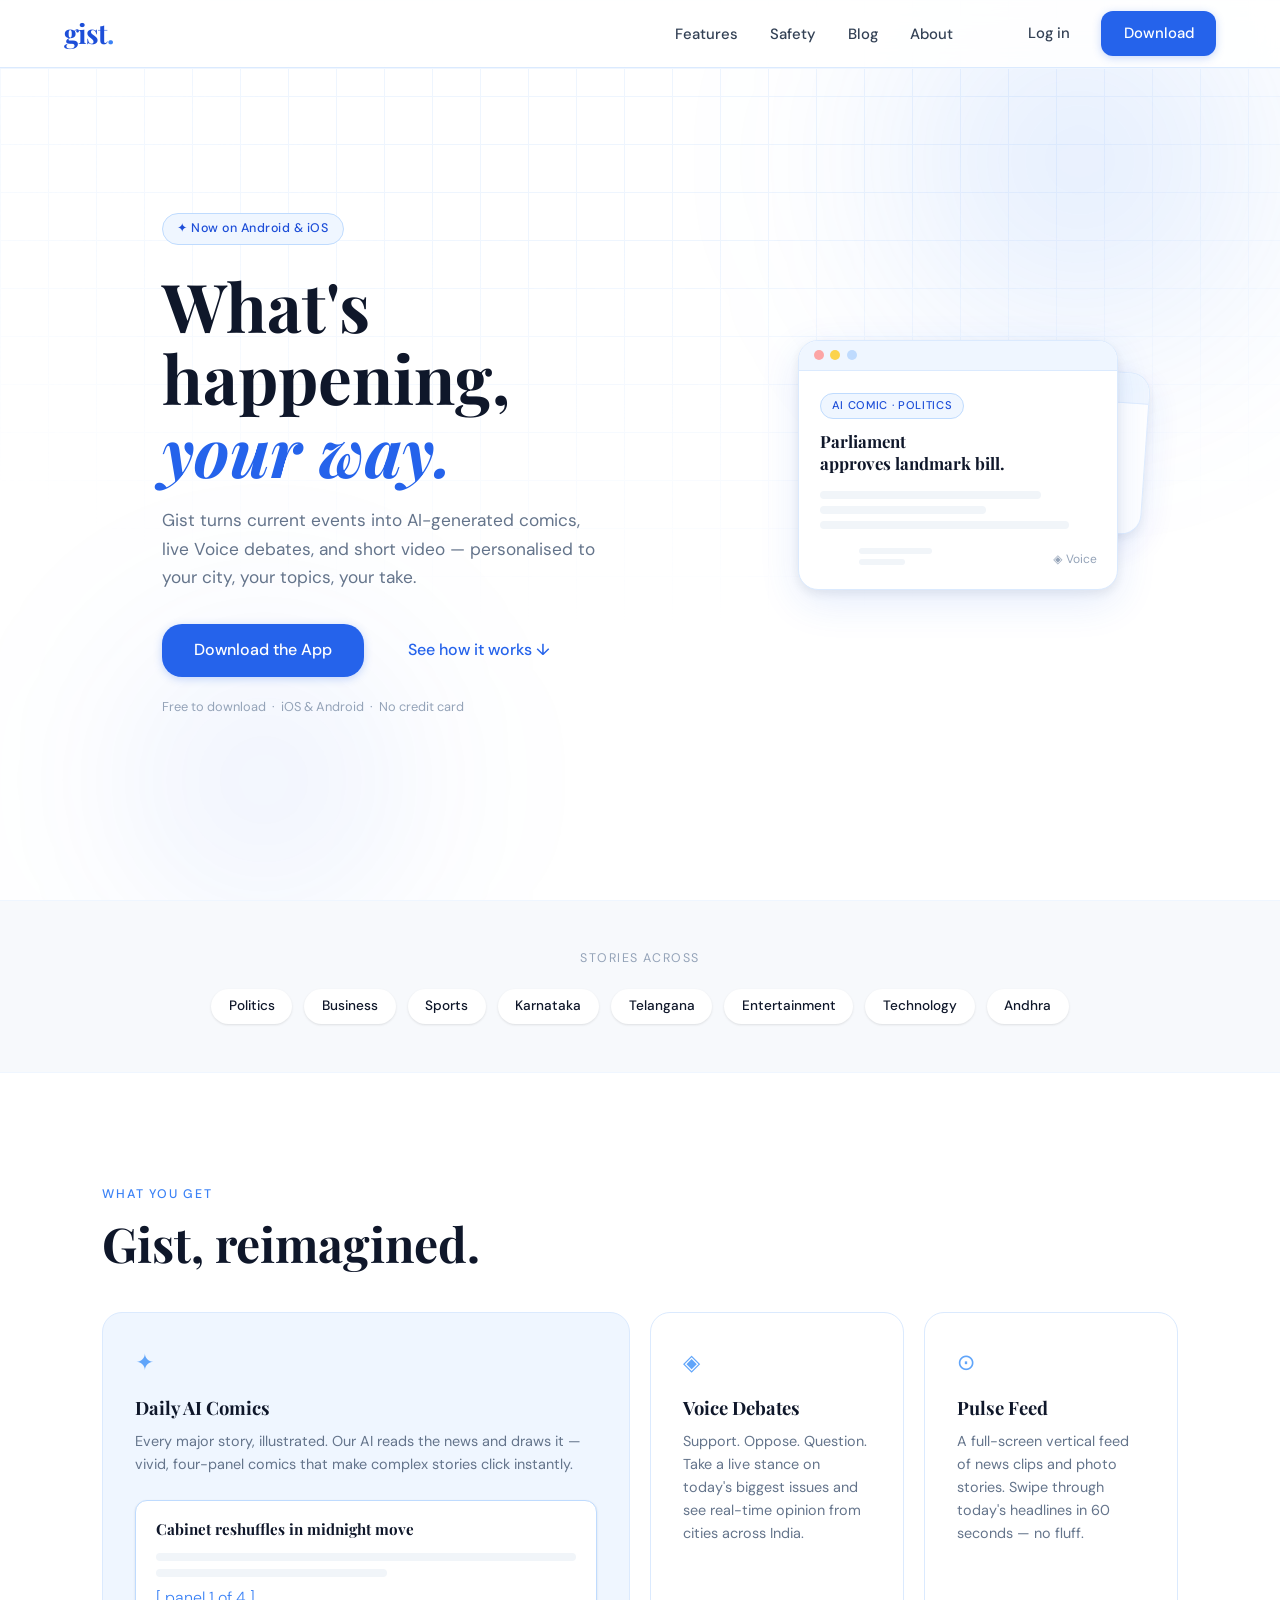
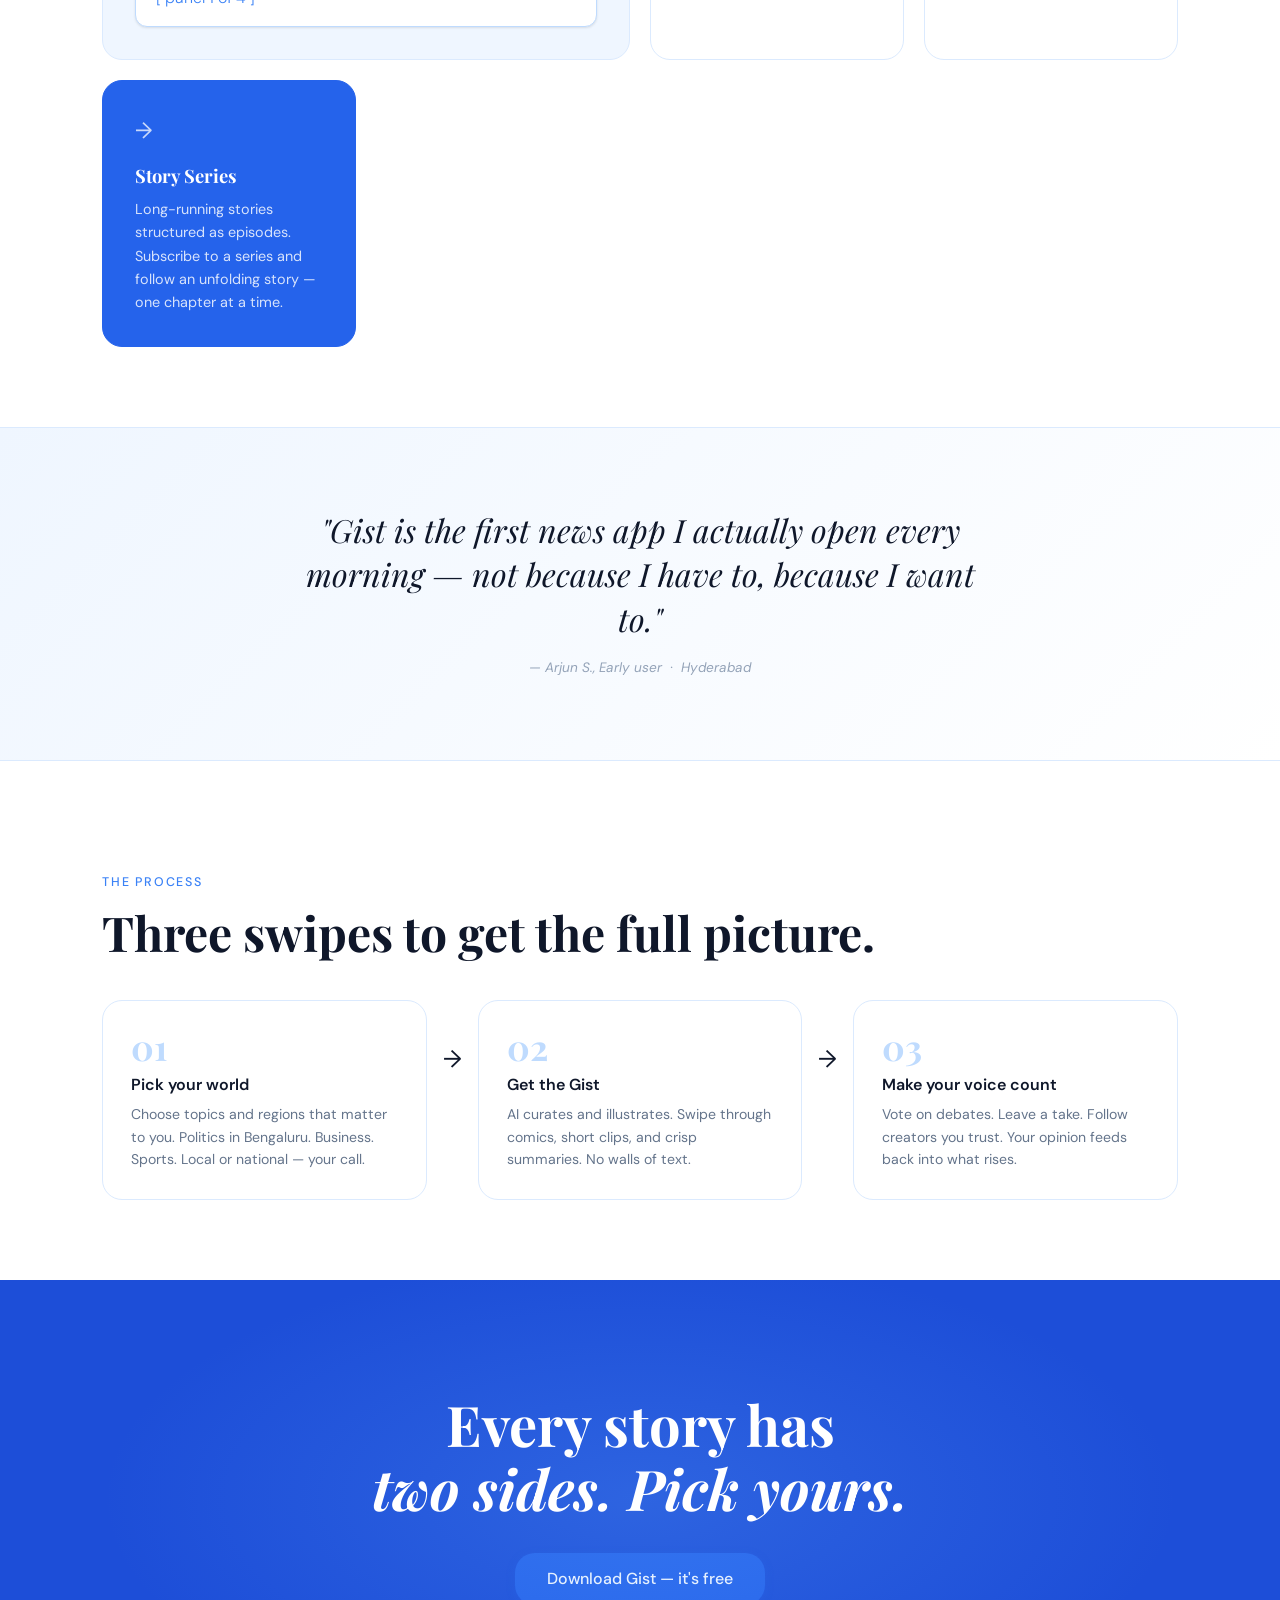
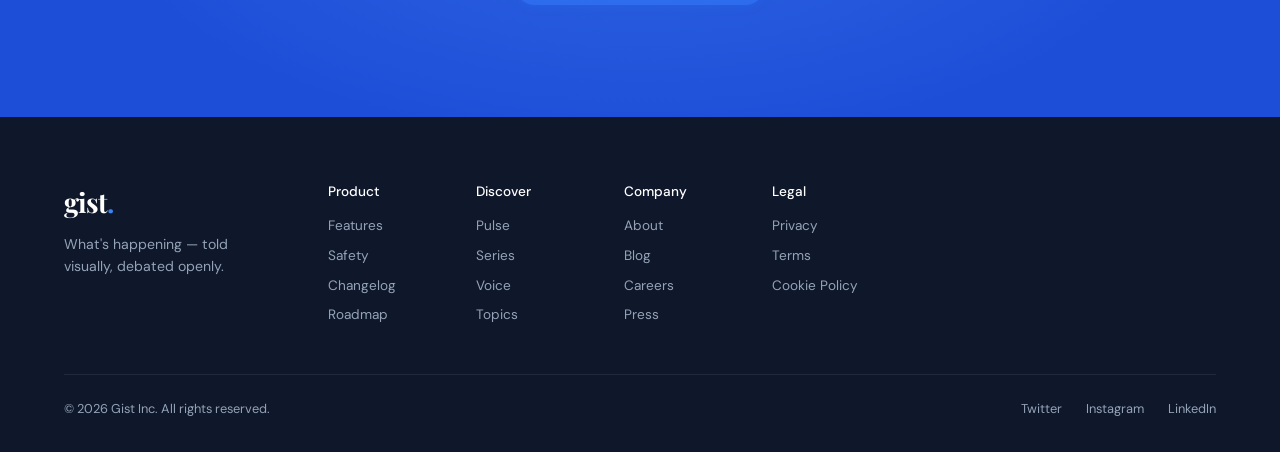
==== docs/index.html @ a00aef5c "rename webPage_files to docs for GitHub Pages" ====
<!DOCTYPE html>
<html lang="en">
<head>
  <meta charset="UTF-8" />
  <meta name="viewport" content="width=device-width, initial-scale=1.0"/>
  <title>Gist — News That Thinks. Voices That Count.</title>
  <link rel="stylesheet" href="global.css"/>
  <link rel="stylesheet" href="home.css"/>
  <link rel="preconnect" href="https://fonts.googleapis.com"/>
  <link href="https://fonts.googleapis.com/css2?family=Playfair+Display:ital,wght@0,700;1,400&family=DM+Sans:wght@300;400;500&display=swap" rel="stylesheet"/>
</head>
<body>

  <!-- NAV -->
  <nav class="nav">
    <a href="index.html" class="nav-logo">gist<span class="dot">.</span></a>
    <ul class="nav-links">
      <li><a href="features.html">Features</a></li>
      <li><a href="safety.html">Safety</a></li>
      <li><a href="blog.html">Blog</a></li>
      <li><a href="about.html">About</a></li>
    </ul>
    <div class="nav-cta">
      <a href="#" class="btn-ghost">Log in</a>
      <a href="#" class="btn-primary">Download</a>
    </div>
    <button class="hamburger" id="hamburger">&#9776;</button>
  </nav>

  <!-- HERO -->
  <section class="hero">
    <div class="hero-bg-grid"></div>
    <div class="hero-blob blob-1"></div>
    <div class="hero-blob blob-2"></div>
    <div class="hero-content">
      <span class="hero-badge">✦ Now on Android &amp; iOS</span>
      <h1 class="hero-title">
        What's happening,<br/><em>your way.</em>
      </h1>
      <p class="hero-sub">Gist turns current events into AI-generated comics, live Voice debates, and short video — personalised to your city, your topics, your take.</p>
      <div class="hero-actions">
        <a href="#" class="btn-primary btn-lg">Download the App</a>
        <a href="#demo" class="btn-outline btn-lg">See how it works ↓</a>
      </div>
      <p class="hero-note">Free to download &nbsp;·&nbsp; iOS &amp; Android &nbsp;·&nbsp; No credit card</p>
    </div>
    <div class="hero-visual">
      <div class="card-mock">
        <div class="card-mock-bar">
          <span></span><span></span><span></span>
        </div>
        <div class="card-mock-body">
          <div class="mock-tag">AI Comic · Politics</div>
          <div class="mock-title">Parliament<br/>approves landmark bill.</div>
          <div class="mock-line w80"></div>
          <div class="mock-line w60"></div>
          <div class="mock-line w90"></div>
          <div class="mock-avatar-row">
            <div class="mock-avatar"></div>
            <div class="mock-byline">
              <div class="mock-line w40 sm"></div>
              <div class="mock-line w25 sm"></div>
            </div>
            <div class="mock-like">◈ Voice</div>
          </div>
        </div>
      </div>
      <div class="card-mock card-mock-behind">
        <div class="card-mock-bar">
          <span></span><span></span><span></span>
        </div>
        <div class="card-mock-body">
          <div class="mock-tag tag-blue">Pulse · Karnataka</div>
          <div class="mock-title sm-title">Bengaluru metro<br/>expansion approved.</div>
        </div>
      </div>
    </div>
  </section>

  <!-- TOPICS STRIP -->
  <section class="logos-section">
    <p class="logos-label">Stories across</p>
    <div class="logos-row">
      <span class="logo-pill">Politics</span>
      <span class="logo-pill">Business</span>
      <span class="logo-pill">Sports</span>
      <span class="logo-pill">Karnataka</span>
      <span class="logo-pill">Telangana</span>
      <span class="logo-pill">Entertainment</span>
      <span class="logo-pill">Technology</span>
      <span class="logo-pill">Andhra</span>
    </div>
  </section>

  <!-- FEATURES -->
  <section class="features-section" id="demo">
    <div class="section-label">What you get</div>
    <h2 class="section-title">Gist, reimagined.</h2>
    <div class="features-grid">
      <div class="feat-card feat-card--large">
        <div class="feat-icon">✦</div>
        <h3>Daily AI Comics</h3>
        <p>Every major story, illustrated. Our AI reads the news and draws it — vivid, four-panel comics that make complex stories click instantly.</p>
        <div class="feat-visual editor-mock">
          <div class="em-line em-heading">Cabinet reshuffles in midnight move</div>
          <div class="em-line"></div>
          <div class="em-line short"></div>
          <div class="em-cursor">[ panel 1 of 4 ]</div>
        </div>
      </div>
      <div class="feat-card">
        <div class="feat-icon">◈</div>
        <h3>Voice Debates</h3>
        <p>Support. Oppose. Question. Take a live stance on today's biggest issues and see real-time opinion from cities across India.</p>
      </div>
      <div class="feat-card">
        <div class="feat-icon">⊙</div>
        <h3>Pulse Feed</h3>
        <p>A full-screen vertical feed of news clips and photo stories. Swipe through today's headlines in 60 seconds — no fluff.</p>
      </div>
      <div class="feat-card feat-card--accent">
        <div class="feat-icon">→</div>
        <h3>Story Series</h3>
        <p>Long-running stories structured as episodes. Subscribe to a series and follow an unfolding story — one chapter at a time.</p>
      </div>
    </div>
  </section>

  <!-- QUOTE -->
  <section class="quote-section">
    <blockquote>
      "Gist is the first news app I actually open every morning — not because I have to, because I want to."
    </blockquote>
    <cite>— Arjun S., Early user &nbsp;·&nbsp; Hyderabad</cite>
  </section>

  <!-- HOW IT WORKS -->
  <section class="how-section">
    <div class="section-label">The process</div>
    <h2 class="section-title">Three swipes to get the full picture.</h2>
    <div class="steps-row">
      <div class="step">
        <div class="step-num">01</div>
        <h4>Pick your world</h4>
        <p>Choose topics and regions that matter to you. Politics in Bengaluru. Business. Sports. Local or national — your call.</p>
      </div>
      <div class="step-arrow">→</div>
      <div class="step">
        <div class="step-num">02</div>
        <h4>Get the Gist</h4>
        <p>AI curates and illustrates. Swipe through comics, short clips, and crisp summaries. No walls of text.</p>
      </div>
      <div class="step-arrow">→</div>
      <div class="step">
        <div class="step-num">03</div>
        <h4>Make your voice count</h4>
        <p>Vote on debates. Leave a take. Follow creators you trust. Your opinion feeds back into what rises.</p>
      </div>
    </div>
  </section>

  <!-- CTA BANNER -->
  <section class="cta-banner">
    <div class="cta-glow"></div>
    <h2>Every story has<br/><em>two sides. Pick yours.</em></h2>
    <a href="#" class="btn-primary btn-lg">Download Gist — it's free</a>
  </section>

  <!-- FOOTER -->
  <footer class="footer">
    <div class="footer-top">
      <div class="footer-brand">
        <a href="index.html" class="nav-logo">gist<span class="dot">.</span></a>
        <p>What's happening — told visually, debated openly.</p>
      </div>
      <div class="footer-cols">
        <div class="footer-col">
          <h5>Product</h5>
          <a href="features.html">Features</a>
          <a href="safety.html">Safety</a>
          <a href="#">Changelog</a>
          <a href="#">Roadmap</a>
        </div>
        <div class="footer-col">
          <h5>Discover</h5>
          <a href="#">Pulse</a>
          <a href="#">Series</a>
          <a href="#">Voice</a>
          <a href="#">Topics</a>
        </div>
        <div class="footer-col">
          <h5>Company</h5>
          <a href="about.html">About</a>
          <a href="blog.html">Blog</a>
          <a href="#">Careers</a>
          <a href="#">Press</a>
        </div>
        <div class="footer-col">
          <h5>Legal</h5>
          <a href="#">Privacy</a>
          <a href="#">Terms</a>
          <a href="#">Cookie Policy</a>
        </div>
      </div>
    </div>
    <div class="footer-bottom">
      <span>© 2026 Gist Inc. All rights reserved.</span>
      <div class="footer-socials">
        <a href="#">Twitter</a>
        <a href="#">Instagram</a>
        <a href="#">LinkedIn</a>
      </div>
    </div>
  </footer>

  <script src="main.js"></script>
</body>
</html>
---- docs/global.css ----
/* ===========================
   GIST — Global Styles
   =========================== */

*, *::before, *::after { box-sizing: border-box; margin: 0; padding: 0; }

:root {
  --white:        #ffffff;
  --off-white:    #f7f9fc;
  --blue-50:      #eff6ff;
  --blue-100:     #dbeafe;
  --blue-200:     #bfdbfe;
  --blue-400:     #60a5fa;
  --blue-500:     #3b82f6;
  --blue-600:     #2563eb;
  --blue-700:     #1d4ed8;
  --blue-900:     #1e3a8a;
  --slate-100:    #f1f5f9;
  --slate-300:    #cbd5e1;
  --slate-400:    #94a3b8;
  --slate-500:    #64748b;
  --slate-700:    #334155;
  --slate-900:    #0f172a;
  --radius-sm:    6px;
  --radius-md:    12px;
  --radius-lg:    20px;
  --radius-xl:    32px;
  --shadow-sm:    0 1px 3px rgba(0,0,0,.07), 0 1px 2px rgba(0,0,0,.04);
  --shadow-md:    0 4px 16px rgba(37,99,235,.08), 0 1px 4px rgba(0,0,0,.06);
  --shadow-lg:    0 12px 40px rgba(37,99,235,.12), 0 4px 12px rgba(0,0,0,.08);
  --shadow-card:  0 2px 20px rgba(37,99,235,.1);
  --font-display: 'Playfair Display', Georgia, serif;
  --font-body:    'DM Sans', system-ui, sans-serif;
  --transition:   0.22s cubic-bezier(.4,0,.2,1);
}

html { scroll-behavior: smooth; font-size: 16px; }

body {
  font-family: var(--font-body);
  background: var(--white);
  color: var(--slate-900);
  line-height: 1.6;
  -webkit-font-smoothing: antialiased;
}

/* ── Navigation ── */
.nav {
  position: fixed; top: 0; left: 0; right: 0; z-index: 100;
  display: flex; align-items: center; gap: 2rem;
  padding: 0 5vw;
  height: 68px;
  background: rgba(255,255,255,.88);
  backdrop-filter: blur(14px);
  border-bottom: 1px solid var(--blue-100);
  box-shadow: 0 1px 0 var(--blue-50);
}

.nav-logo {
  font-family: var(--font-display);
  font-size: 1.7rem;
  font-weight: 700;
  color: var(--blue-700);
  text-decoration: none;
  letter-spacing: -1px;
}
.nav-logo .dot { color: var(--blue-500); }

.nav-links {
  list-style: none;
  display: flex; gap: 2rem;
  margin-left: auto;
}
.nav-links a {
  text-decoration: none;
  color: var(--slate-700);
  font-size: .93rem;
  font-weight: 500;
  transition: color var(--transition);
}
.nav-links a:hover { color: var(--blue-600); }

.nav-cta {
  display: flex; align-items: center; gap: .75rem;
  margin-left: 1.5rem;
}

/* ── Buttons ── */
.btn-primary {
  display: inline-block;
  background: var(--blue-600);
  color: var(--white);
  padding: .65rem 1.4rem;
  border-radius: var(--radius-md);
  font-weight: 500;
  font-size: .93rem;
  text-decoration: none;
  transition: background var(--transition), transform var(--transition), box-shadow var(--transition);
  box-shadow: 0 2px 8px rgba(37,99,235,.25);
}
.btn-primary:hover {
  background: var(--blue-700);
  transform: translateY(-1px);
  box-shadow: 0 4px 16px rgba(37,99,235,.35);
}
.btn-primary.btn-lg { padding: .85rem 2rem; font-size: 1rem; border-radius: var(--radius-lg); }

.btn-ghost {
  display: inline-block;
  color: var(--slate-700);
  padding: .65rem 1.2rem;
  border-radius: var(--radius-md);
  font-weight: 500;
  font-size: .93rem;
  text-decoration: none;
  transition: color var(--transition), background var(--transition);
}
.btn-ghost:hover { color: var(--blue-600); background: var(--blue-50); }

.btn-outline {
  display: inline-block;
  color: var(--blue-600);
  border: 1.5px solid var(--blue-300);
  padding: .83rem 1.8rem;
  border-radius: var(--radius-lg);
  font-weight: 500;
  font-size: 1rem;
  text-decoration: none;
  transition: all var(--transition);
  background: transparent;
}
.btn-outline:hover {
  background: var(--blue-50);
  border-color: var(--blue-500);
}

/* ── Section shared ── */
.section-label {
  font-size: .78rem;
  font-weight: 500;
  letter-spacing: .14em;
  text-transform: uppercase;
  color: var(--blue-500);
  margin-bottom: .75rem;
}
.section-title {
  font-family: var(--font-display);
  font-size: clamp(2rem, 4vw, 3rem);
  font-weight: 700;
  color: var(--slate-900);
  line-height: 1.15;
  margin-bottom: 2.5rem;
}
.section-title em { font-style: italic; color: var(--blue-600); }

/* ── Footer ── */
.footer {
  background: var(--slate-900);
  color: var(--slate-400);
  padding: 4rem 5vw 2rem;
}
.footer-top {
  display: flex;
  gap: 4rem;
  padding-bottom: 3rem;
  border-bottom: 1px solid rgba(255,255,255,.08);
  flex-wrap: wrap;
}
.footer-brand { flex: 0 0 200px; }
.footer-brand .nav-logo { color: var(--white); }
.footer-brand p { margin-top: .5rem; font-size: .88rem; }
.footer-cols { display: flex; gap: 3rem; flex-wrap: wrap; }
.footer-col { display: flex; flex-direction: column; gap: .5rem; min-width: 100px; }
.footer-col h5 { color: var(--white); font-size: .85rem; font-weight: 500; margin-bottom: .25rem; }
.footer-col a { color: var(--slate-400); text-decoration: none; font-size: .85rem; transition: color var(--transition); }
.footer-col a:hover { color: var(--blue-400); }
.footer-bottom {
  display: flex; justify-content: space-between; align-items: center;
  padding-top: 1.5rem; font-size: .8rem; flex-wrap: wrap; gap: 1rem;
}
.footer-socials { display: flex; gap: 1.5rem; }
.footer-socials a { color: var(--slate-400); text-decoration: none; transition: color var(--transition); }
.footer-socials a:hover { color: var(--blue-400); }

/* ── Hamburger (mobile) ── */
.hamburger {
  display: none;
  background: none; border: none; cursor: pointer;
  font-size: 1.4rem; color: var(--slate-700); margin-left: auto;
}

@media (max-width: 768px) {
  .nav-links, .nav-cta { display: none; }
  .hamburger { display: block; }
}
---- docs/home.css ----
/* ===========================
   GIST — Home Page Styles
   =========================== */

/* ── Hero ── */
.hero {
  position: relative;
  min-height: 100vh;
  display: flex;
  align-items: center;
  justify-content: center;
  gap: 6vw;
  padding: 110px 8vw 80px;
  overflow: hidden;
}

.hero-bg-grid {
  position: absolute; inset: 0; z-index: 0;
  background-image:
    linear-gradient(var(--blue-100) 1px, transparent 1px),
    linear-gradient(90deg, var(--blue-100) 1px, transparent 1px);
  background-size: 48px 48px;
  mask-image: radial-gradient(ellipse 80% 70% at 50% 0%, black 40%, transparent 100%);
  opacity: .45;
}

.hero-blob {
  position: absolute; border-radius: 50%; filter: blur(90px); z-index: 0; pointer-events: none;
}
.blob-1 {
  width: 560px; height: 560px;
  background: radial-gradient(circle, rgba(59,130,246,.18) 0%, transparent 70%);
  top: -120px; right: -80px;
  animation: blobDrift 12s ease-in-out infinite alternate;
}
.blob-2 {
  width: 400px; height: 400px;
  background: radial-gradient(circle, rgba(37,99,235,.12) 0%, transparent 70%);
  bottom: -80px; left: 5%;
  animation: blobDrift 16s ease-in-out infinite alternate-reverse;
}
@keyframes blobDrift {
  from { transform: translate(0,0) scale(1); }
  to   { transform: translate(30px, 20px) scale(1.06); }
}

.hero-content {
  position: relative; z-index: 1;
  max-width: 560px;
  animation: fadeUp .9s cubic-bezier(.4,0,.2,1) both;
}
@keyframes fadeUp {
  from { opacity: 0; transform: translateY(28px); }
  to   { opacity: 1; transform: translateY(0); }
}

.hero-badge {
  display: inline-flex; align-items: center; gap: .4rem;
  background: var(--blue-50);
  color: var(--blue-700);
  border: 1px solid var(--blue-200);
  border-radius: 100px;
  padding: .3rem .9rem;
  font-size: .78rem;
  font-weight: 500;
  letter-spacing: .04em;
  margin-bottom: 1.5rem;
}

.hero-title {
  font-family: var(--font-display);
  font-size: clamp(2.6rem, 5.5vw, 4.2rem);
  font-weight: 700;
  line-height: 1.08;
  color: var(--slate-900);
  margin-bottom: 1.25rem;
}
.hero-title em {
  font-style: italic;
  color: var(--blue-600);
}

.hero-sub {
  font-size: 1.08rem;
  color: var(--slate-500);
  max-width: 440px;
  line-height: 1.65;
  margin-bottom: 2rem;
}

.hero-actions {
  display: flex; flex-wrap: wrap; gap: 1rem;
  margin-bottom: 1.25rem;
}

.hero-note {
  font-size: .8rem;
  color: var(--slate-400);
}

/* ── Hero Visual ── */
.hero-visual {
  position: relative; z-index: 1;
  flex: 0 0 auto;
  animation: fadeUp 1.1s .2s cubic-bezier(.4,0,.2,1) both;
}

.card-mock {
  background: var(--white);
  border-radius: var(--radius-lg);
  box-shadow: var(--shadow-lg);
  width: 320px;
  border: 1px solid var(--blue-100);
  overflow: hidden;
  position: relative; z-index: 2;
  transition: transform .4s ease;
}
.card-mock:hover { transform: translateY(-4px) rotate(-1deg); }

.card-mock-behind {
  position: absolute;
  top: 24px; right: -28px; z-index: 1;
  width: 280px;
  transform: rotate(4deg);
  opacity: .85;
  transition: transform .4s ease;
}
.card-mock:hover ~ .card-mock-behind { transform: rotate(6deg) translateY(-4px); }

.card-mock-bar {
  background: var(--blue-50);
  border-bottom: 1px solid var(--blue-100);
  padding: .6rem .9rem;
  display: flex; gap: .4rem;
}
.card-mock-bar span {
  width: 10px; height: 10px; border-radius: 50%;
  background: var(--blue-200);
}
.card-mock-bar span:first-child { background: #fca5a5; }
.card-mock-bar span:nth-child(2) { background: #fcd34d; }

.card-mock-body { padding: 1.25rem 1.3rem 1rem; }

.mock-tag {
  display: inline-block;
  background: var(--blue-50); color: var(--blue-700);
  border: 1px solid var(--blue-200);
  border-radius: 100px;
  font-size: .7rem; font-weight: 500; letter-spacing: .06em; text-transform: uppercase;
  padding: .2rem .65rem;
  margin-bottom: .75rem;
}
.mock-tag.tag-blue { background: var(--blue-100); color: var(--blue-800); }

.mock-title {
  font-family: var(--font-display);
  font-size: 1.05rem;
  font-weight: 700;
  line-height: 1.3;
  color: var(--slate-900);
  margin-bottom: 1rem;
}
.mock-title.sm-title { font-size: .9rem; }

.mock-line {
  height: 8px; background: var(--slate-100); border-radius: 4px;
  margin-bottom: .45rem;
}
.mock-line.w80 { width: 80%; }
.mock-line.w60 { width: 60%; }
.mock-line.w90 { width: 90%; }
.mock-line.w50 { width: 50%; }
.mock-line.w40 { width: 40%; }
.mock-line.w25 { width: 25%; }
.mock-line.sm { height: 6px; margin-bottom: .3rem; }

.mock-avatar-row {
  display: flex; align-items: center; gap: .65rem;
  margin-top: 1rem;
}
.mock-avatar {
  width: 28px; height: 28px; border-radius: 50%;
  background: linear-gradient(135deg, var(--blue-300), var(--blue-600));
  flex-shrink: 0;
}
.mock-byline { flex: 1; }
.mock-like { font-size: .75rem; color: var(--slate-400); margin-left: auto; }

/* ── Logos ── */
.logos-section {
  text-align: center;
  padding: 3rem 5vw;
  border-top: 1px solid var(--blue-50);
  border-bottom: 1px solid var(--blue-50);
  background: var(--off-white);
}
.logos-label {
  font-size: .78rem;
  text-transform: uppercase;
  letter-spacing: .12em;
  color: var(--slate-400);
  margin-bottom: 1.25rem;
}
.logos-row {
  display: flex; flex-wrap: wrap; justify-content: center; gap: .75rem;
}
.logo-pill {
  background: var(--white);
  border: 1px solid var(--slate-200);
  border-radius: 100px;
  padding: .4rem 1.1rem;
  font-size: .85rem;
  font-weight: 500;
  color: var(--slate-600);
  box-shadow: var(--shadow-sm);
}

/* ── Features ── */
.features-section {
  padding: 7rem 8vw 5rem;
}
.features-grid {
  display: grid;
  grid-template-columns: repeat(4, 1fr);
  grid-template-rows: auto auto;
  gap: 1.25rem;
}
.feat-card {
  background: var(--white);
  border: 1.5px solid var(--blue-100);
  border-radius: var(--radius-lg);
  padding: 2rem;
  transition: box-shadow var(--transition), transform var(--transition);
}
.feat-card:hover {
  box-shadow: var(--shadow-card);
  transform: translateY(-3px);
}
.feat-card--large {
  grid-column: span 2;
  background: var(--blue-50);
}
.feat-card--accent {
  background: var(--blue-600);
  border-color: var(--blue-600);
  color: var(--white);
}

.feat-icon {
  font-size: 1.4rem;
  color: var(--blue-400);
  margin-bottom: .75rem;
}
.feat-card h3 {
  font-family: var(--font-display);
  font-size: 1.15rem;
  font-weight: 700;
  margin-bottom: .5rem;
  color: var(--slate-900);
}
.feat-card p { font-size: .9rem; color: var(--slate-500); line-height: 1.6; }

/* Accent card overrides come AFTER general rules to win specificity */
.feat-card--accent p { color: rgba(255,255,255,.82); }
.feat-card--accent h3 { color: var(--white); }
.feat-card--accent .feat-icon { color: rgba(255,255,255,.75); }

/* Editor Mock inside feature card */
.editor-mock {
  margin-top: 1.5rem;
  background: var(--white);
  border-radius: var(--radius-md);
  padding: 1rem 1.25rem;
  border: 1px solid var(--blue-200);
  box-shadow: var(--shadow-sm);
}
.em-line {
  height: 8px; background: var(--slate-100); border-radius: 4px; margin-bottom: .5rem;
}
.em-line.short { width: 55%; }
.em-heading {
  height: auto; background: none; font-family: var(--font-display);
  font-size: .95rem; font-weight: 700; color: var(--slate-900);
  margin-bottom: .7rem;
}
.em-cursor {
  display: inline-block;
  color: var(--blue-500);
  font-weight: 300;
  animation: blink .9s step-end infinite;
}
@keyframes blink { 50% { opacity: 0; } }

/* ── Quote ── */
.quote-section {
  text-align: center;
  padding: 5rem 10vw;
  background: linear-gradient(135deg, var(--blue-50) 0%, var(--white) 100%);
  border-top: 1px solid var(--blue-100);
  border-bottom: 1px solid var(--blue-100);
}
.quote-section blockquote {
  font-family: var(--font-display);
  font-style: italic;
  font-size: clamp(1.3rem, 3vw, 2rem);
  color: var(--slate-900);
  max-width: 720px;
  margin: 0 auto .75rem;
  line-height: 1.4;
}
.quote-section cite {
  font-size: .85rem;
  color: var(--slate-400);
}

/* ── How It Works ── */
.how-section {
  padding: 7rem 8vw 5rem;
}
.steps-row {
  display: flex; align-items: flex-start; gap: 1rem; flex-wrap: wrap;
}
.step {
  flex: 1; min-width: 180px;
  padding: 1.75rem;
  background: var(--white);
  border: 1.5px solid var(--blue-100);
  border-radius: var(--radius-lg);
}
.step-num {
  font-family: var(--font-display);
  font-size: 2.2rem;
  font-weight: 700;
  color: var(--blue-200);
  line-height: 1;
  margin-bottom: .5rem;
}
.step h4 {
  font-size: 1rem;
  font-weight: 600;
  color: var(--slate-900);
  margin-bottom: .35rem;
}
.step p { font-size: .88rem; color: var(--slate-500); line-height: 1.6; }
.step-arrow {
  font-size: 1.5rem;
  color: var(--blue-300);
  margin-top: 2.5rem;
  flex-shrink: 0;
}

/* ── CTA Banner ── */
.cta-banner {
  position: relative;
  text-align: center;
  padding: 7rem 5vw;
  overflow: hidden;
  background: var(--blue-700);
}
.cta-glow {
  position: absolute; inset: 0;
  background: radial-gradient(ellipse 60% 80% at 50% 50%, rgba(96,165,250,.25) 0%, transparent 70%);
  pointer-events: none;
}
.cta-banner h2 {
  position: relative;
  font-family: var(--font-display);
  font-size: clamp(2rem, 5vw, 3.5rem);
  font-weight: 700;
  color: var(--white);
  line-height: 1.15;
  margin-bottom: 2rem;
}
.cta-banner h2 em {
  font-style: italic;
  color: var(--blue-300);
}

/* ── Responsive ── */
@media (max-width: 1024px) {
  .features-grid { grid-template-columns: repeat(2, 1fr); }
  .feat-card--large { grid-column: span 2; }
}
@media (max-width: 768px) {
  .hero { flex-direction: column; text-align: center; padding-top: 100px; }
  .hero-sub { margin: 0 auto 2rem; }
  .hero-actions { justify-content: center; }
  .hero-visual { display: none; }
  .features-grid { grid-template-columns: 1fr; }
  .feat-card--large { grid-column: span 1; }
  .steps-row { flex-direction: column; }
  .step-arrow { transform: rotate(90deg); align-self: center; }
}
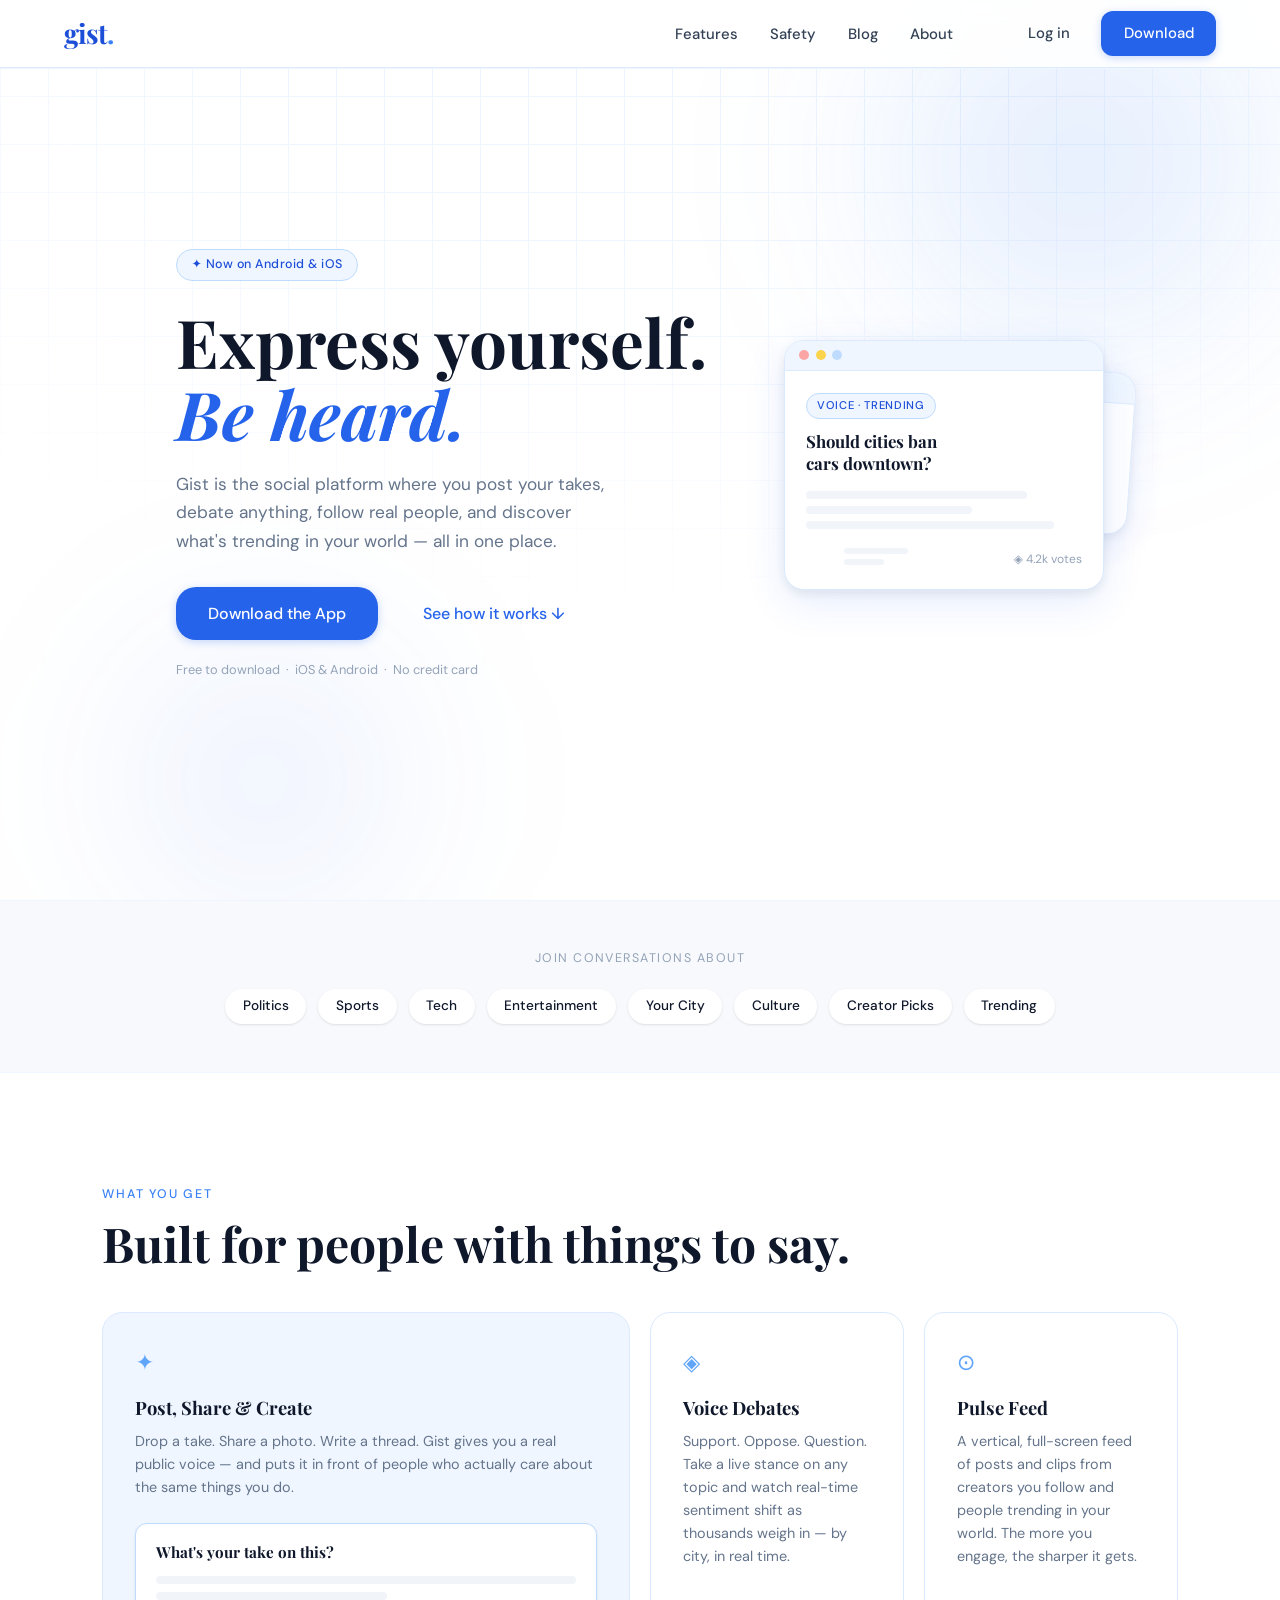
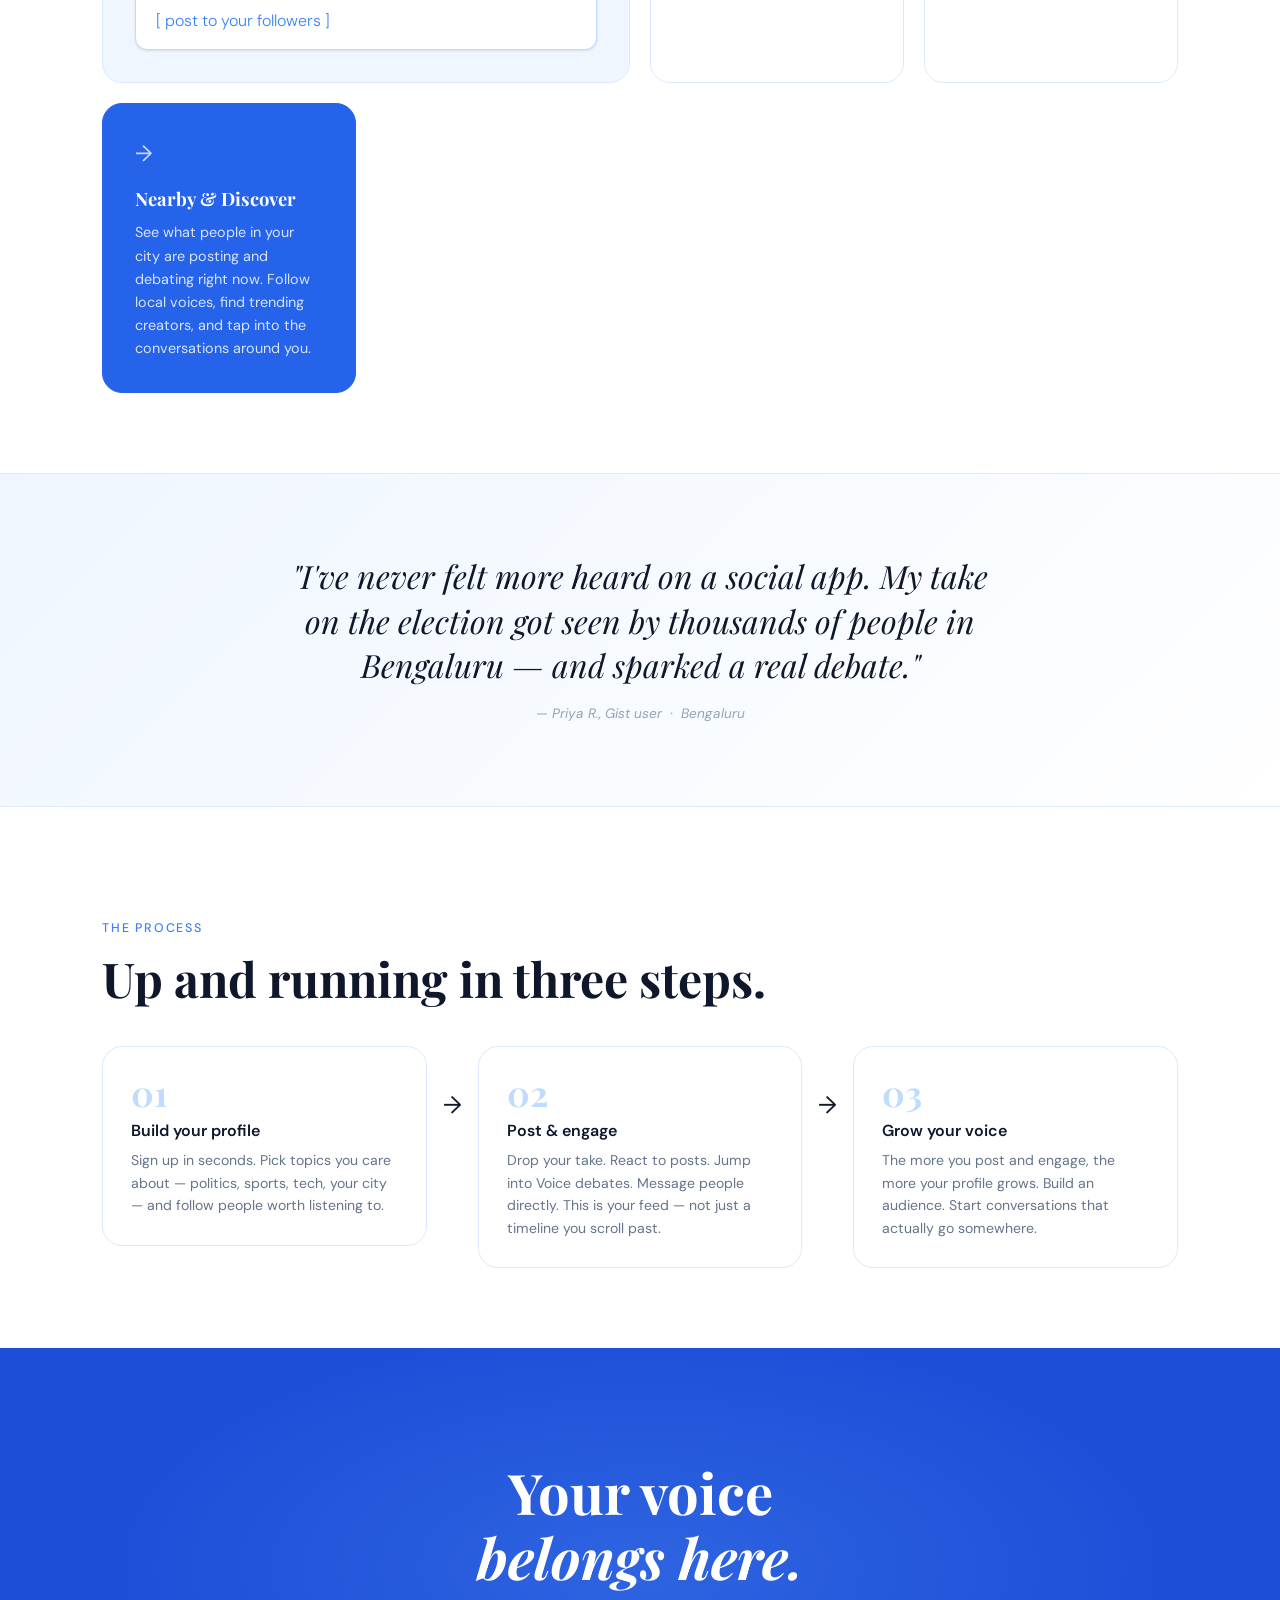
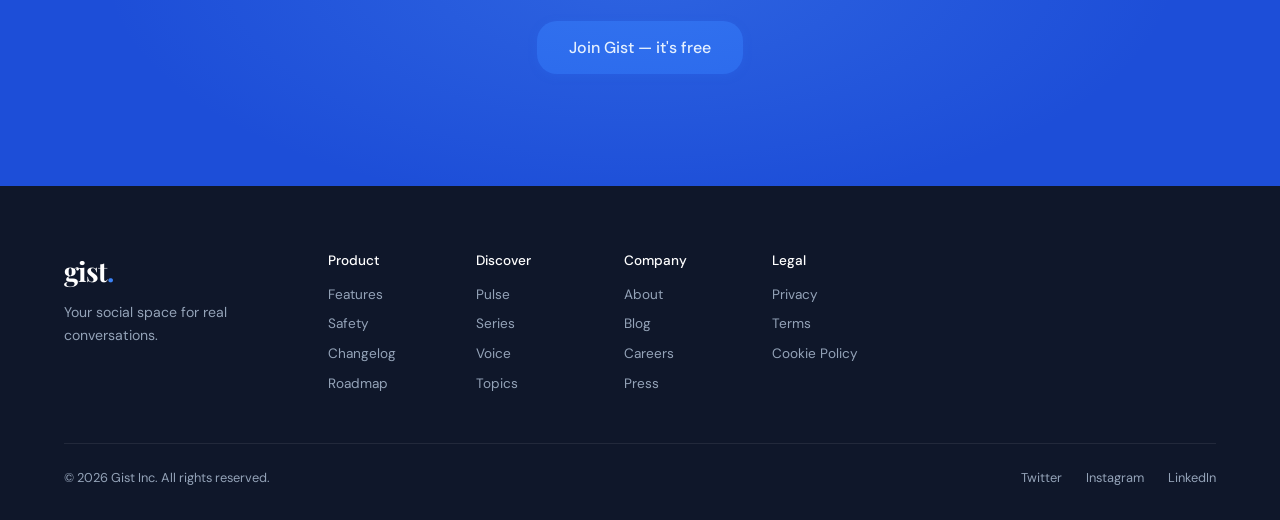
==== commit f4bca927: "Docs: rebrand copy to 'social' and add deeplink Refresh site copy across docs to position Gist as a " ====
--- a/docs/index.html
+++ b/docs/index.html
@@ -3,7 +3,7 @@
 <head>
   <meta charset="UTF-8" />
   <meta name="viewport" content="width=device-width, initial-scale=1.0"/>
-  <title>Gist — News That Thinks. Voices That Count.</title>
+  <title>Gist — The Social App Where Real Conversations Happen</title>
   <link rel="stylesheet" href="global.css"/>
   <link rel="stylesheet" href="home.css"/>
   <link rel="preconnect" href="https://fonts.googleapis.com"/>
@@ -35,9 +35,9 @@
     <div class="hero-content">
       <span class="hero-badge">✦ Now on Android &amp; iOS</span>
       <h1 class="hero-title">
-        What's happening,<br/><em>your way.</em>
+        Express yourself.<br/><em>Be heard.</em>
       </h1>
-      <p class="hero-sub">Gist turns current events into AI-generated comics, live Voice debates, and short video — personalised to your city, your topics, your take.</p>
+      <p class="hero-sub">Gist is the social platform where you post your takes, debate anything, follow real people, and discover what's trending in your world — all in one place.</p>
       <div class="hero-actions">
         <a href="#" class="btn-primary btn-lg">Download the App</a>
         <a href="#demo" class="btn-outline btn-lg">See how it works ↓</a>
@@ -50,8 +50,8 @@
           <span></span><span></span><span></span>
         </div>
         <div class="card-mock-body">
-          <div class="mock-tag">AI Comic · Politics</div>
-          <div class="mock-title">Parliament<br/>approves landmark bill.</div>
+          <div class="mock-tag">Voice · Trending</div>
+          <div class="mock-title">Should cities ban<br/>cars downtown?</div>
           <div class="mock-line w80"></div>
           <div class="mock-line w60"></div>
           <div class="mock-line w90"></div>
@@ -61,7 +61,7 @@
               <div class="mock-line w40 sm"></div>
               <div class="mock-line w25 sm"></div>
             </div>
-            <div class="mock-like">◈ Voice</div>
+            <div class="mock-like">◈ 4.2k votes</div>
           </div>
         </div>
       </div>
@@ -70,8 +70,8 @@
           <span></span><span></span><span></span>
         </div>
         <div class="card-mock-body">
-          <div class="mock-tag tag-blue">Pulse · Karnataka</div>
-          <div class="mock-title sm-title">Bengaluru metro<br/>expansion approved.</div>
+          <div class="mock-tag tag-blue">Nearby · Bengaluru</div>
+          <div class="mock-title sm-title">Hot take: startup<br/>culture is overrated.</div>
         </div>
       </div>
     </div>
@@ -79,49 +79,49 @@
 
   <!-- TOPICS STRIP -->
   <section class="logos-section">
-    <p class="logos-label">Stories across</p>
+    <p class="logos-label">Join conversations about</p>
     <div class="logos-row">
       <span class="logo-pill">Politics</span>
-      <span class="logo-pill">Business</span>
       <span class="logo-pill">Sports</span>
-      <span class="logo-pill">Karnataka</span>
-      <span class="logo-pill">Telangana</span>
+      <span class="logo-pill">Tech</span>
       <span class="logo-pill">Entertainment</span>
-      <span class="logo-pill">Technology</span>
-      <span class="logo-pill">Andhra</span>
+      <span class="logo-pill">Your City</span>
+      <span class="logo-pill">Culture</span>
+      <span class="logo-pill">Creator Picks</span>
+      <span class="logo-pill">Trending</span>
     </div>
   </section>
 
   <!-- FEATURES -->
   <section class="features-section" id="demo">
     <div class="section-label">What you get</div>
-    <h2 class="section-title">Gist, reimagined.</h2>
+    <h2 class="section-title">Built for people with things to say.</h2>
     <div class="features-grid">
       <div class="feat-card feat-card--large">
         <div class="feat-icon">✦</div>
-        <h3>Daily AI Comics</h3>
-        <p>Every major story, illustrated. Our AI reads the news and draws it — vivid, four-panel comics that make complex stories click instantly.</p>
+        <h3>Post, Share &amp; Create</h3>
+        <p>Drop a take. Share a photo. Write a thread. Gist gives you a real public voice — and puts it in front of people who actually care about the same things you do.</p>
         <div class="feat-visual editor-mock">
-          <div class="em-line em-heading">Cabinet reshuffles in midnight move</div>
+          <div class="em-line em-heading">What's your take on this?</div>
           <div class="em-line"></div>
           <div class="em-line short"></div>
-          <div class="em-cursor">[ panel 1 of 4 ]</div>
+          <div class="em-cursor">[ post to your followers ]</div>
         </div>
       </div>
       <div class="feat-card">
         <div class="feat-icon">◈</div>
         <h3>Voice Debates</h3>
-        <p>Support. Oppose. Question. Take a live stance on today's biggest issues and see real-time opinion from cities across India.</p>
+        <p>Support. Oppose. Question. Take a live stance on any topic and watch real-time sentiment shift as thousands weigh in — by city, in real time.</p>
       </div>
       <div class="feat-card">
         <div class="feat-icon">⊙</div>
         <h3>Pulse Feed</h3>
-        <p>A full-screen vertical feed of news clips and photo stories. Swipe through today's headlines in 60 seconds — no fluff.</p>
+        <p>A vertical, full-screen feed of posts and clips from creators you follow and people trending in your world. The more you engage, the sharper it gets.</p>
       </div>
       <div class="feat-card feat-card--accent">
         <div class="feat-icon">→</div>
-        <h3>Story Series</h3>
-        <p>Long-running stories structured as episodes. Subscribe to a series and follow an unfolding story — one chapter at a time.</p>
+        <h3>Nearby &amp; Discover</h3>
+        <p>See what people in your city are posting and debating right now. Follow local voices, find trending creators, and tap into the conversations around you.</p>
       </div>
     </div>
   </section>
@@ -129,32 +129,32 @@
   <!-- QUOTE -->
   <section class="quote-section">
     <blockquote>
-      "Gist is the first news app I actually open every morning — not because I have to, because I want to."
+      "I've never felt more heard on a social app. My take on the election got seen by thousands of people in Bengaluru — and sparked a real debate."
     </blockquote>
-    <cite>— Arjun S., Early user &nbsp;·&nbsp; Hyderabad</cite>
+    <cite>— Priya R., Gist user &nbsp;·&nbsp; Bengaluru</cite>
   </section>
 
   <!-- HOW IT WORKS -->
   <section class="how-section">
     <div class="section-label">The process</div>
-    <h2 class="section-title">Three swipes to get the full picture.</h2>
+    <h2 class="section-title">Up and running in three steps.</h2>
     <div class="steps-row">
       <div class="step">
         <div class="step-num">01</div>
-        <h4>Pick your world</h4>
-        <p>Choose topics and regions that matter to you. Politics in Bengaluru. Business. Sports. Local or national — your call.</p>
+        <h4>Build your profile</h4>
+        <p>Sign up in seconds. Pick topics you care about — politics, sports, tech, your city — and follow people worth listening to.</p>
       </div>
       <div class="step-arrow">→</div>
       <div class="step">
         <div class="step-num">02</div>
-        <h4>Get the Gist</h4>
-        <p>AI curates and illustrates. Swipe through comics, short clips, and crisp summaries. No walls of text.</p>
+        <h4>Post &amp; engage</h4>
+        <p>Drop your take. React to posts. Jump into Voice debates. Message people directly. This is your feed — not just a timeline you scroll past.</p>
       </div>
       <div class="step-arrow">→</div>
       <div class="step">
         <div class="step-num">03</div>
-        <h4>Make your voice count</h4>
-        <p>Vote on debates. Leave a take. Follow creators you trust. Your opinion feeds back into what rises.</p>
+        <h4>Grow your voice</h4>
+        <p>The more you post and engage, the more your profile grows. Build an audience. Start conversations that actually go somewhere.</p>
       </div>
     </div>
   </section>
@@ -162,8 +162,8 @@
   <!-- CTA BANNER -->
   <section class="cta-banner">
     <div class="cta-glow"></div>
-    <h2>Every story has<br/><em>two sides. Pick yours.</em></h2>
-    <a href="#" class="btn-primary btn-lg">Download Gist — it's free</a>
+    <h2>Your voice<br/><em>belongs here.</em></h2>
+    <a href="#" class="btn-primary btn-lg">Join Gist — it's free</a>
   </section>
 
   <!-- FOOTER -->
@@ -171,7 +171,7 @@
     <div class="footer-top">
       <div class="footer-brand">
         <a href="index.html" class="nav-logo">gist<span class="dot">.</span></a>
-        <p>What's happening — told visually, debated openly.</p>
+        <p>Your social space for real conversations.</p>
       </div>
       <div class="footer-cols">
         <div class="footer-col">
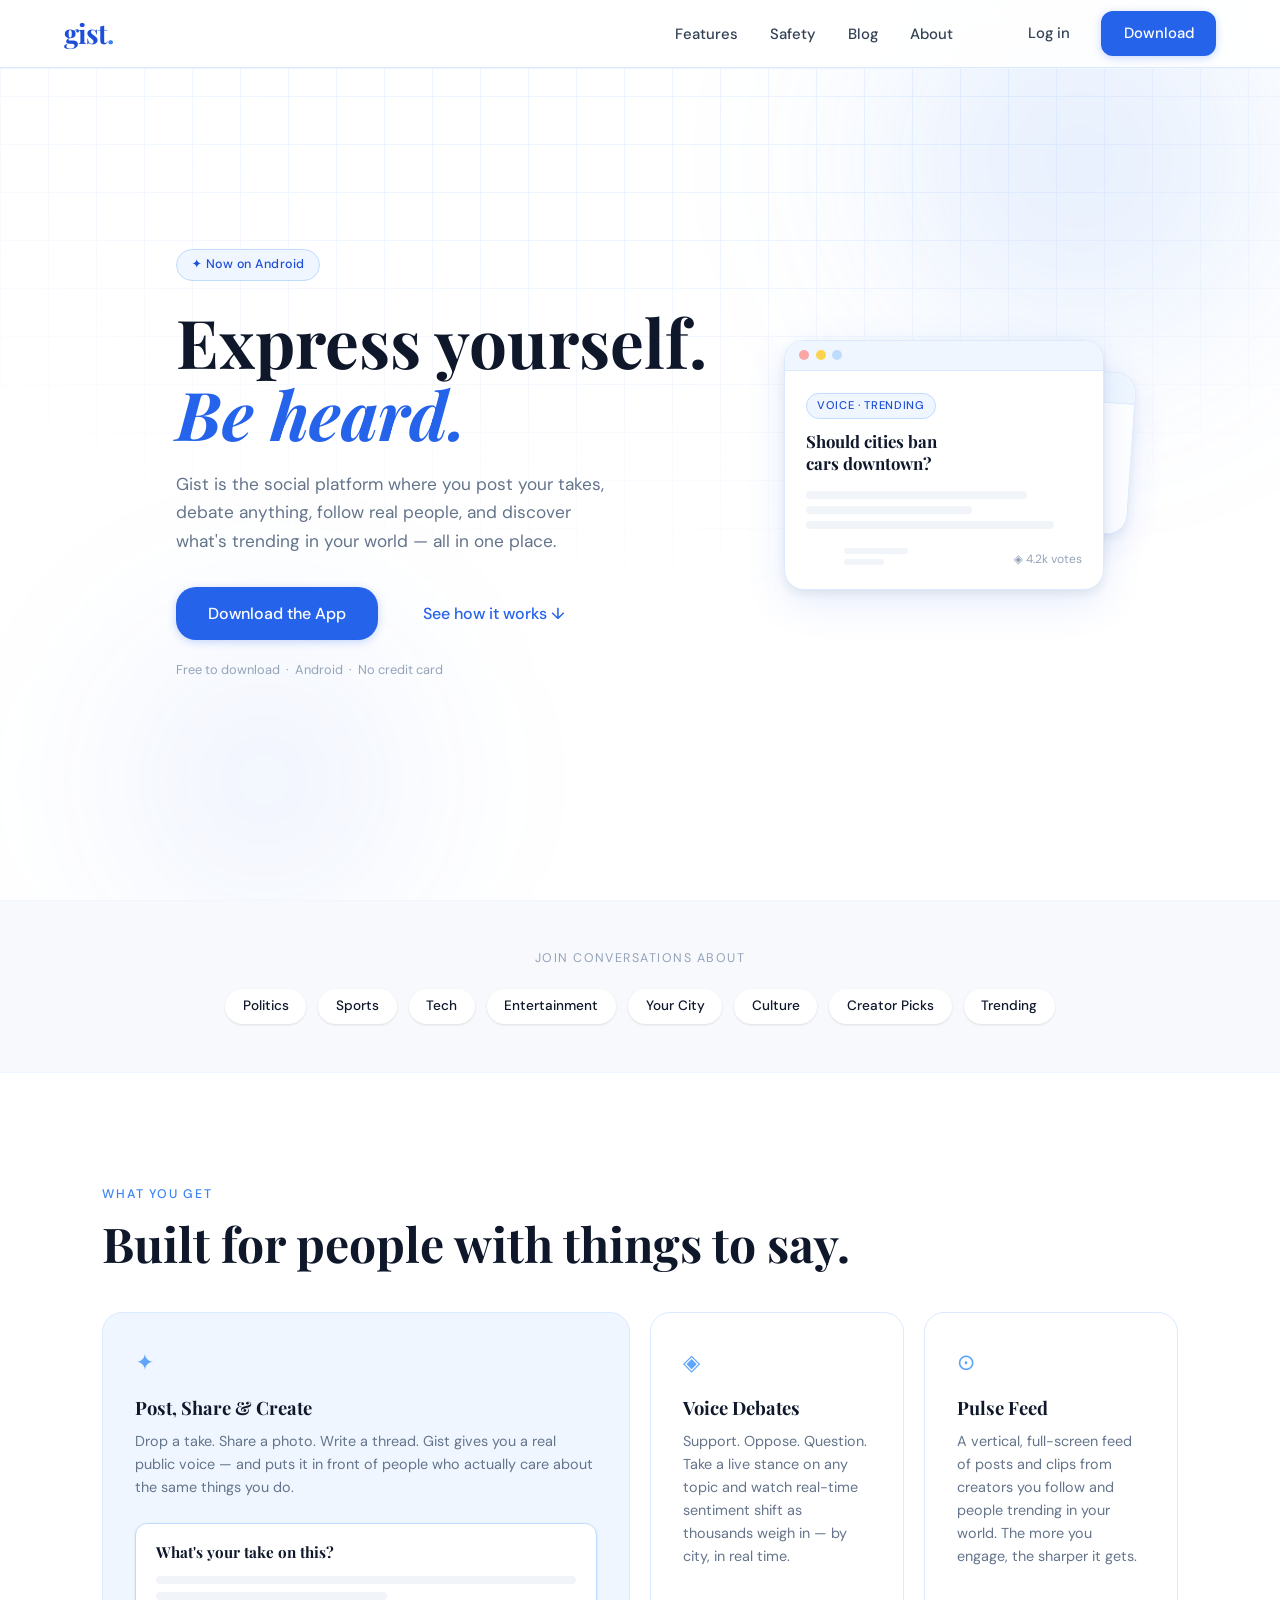
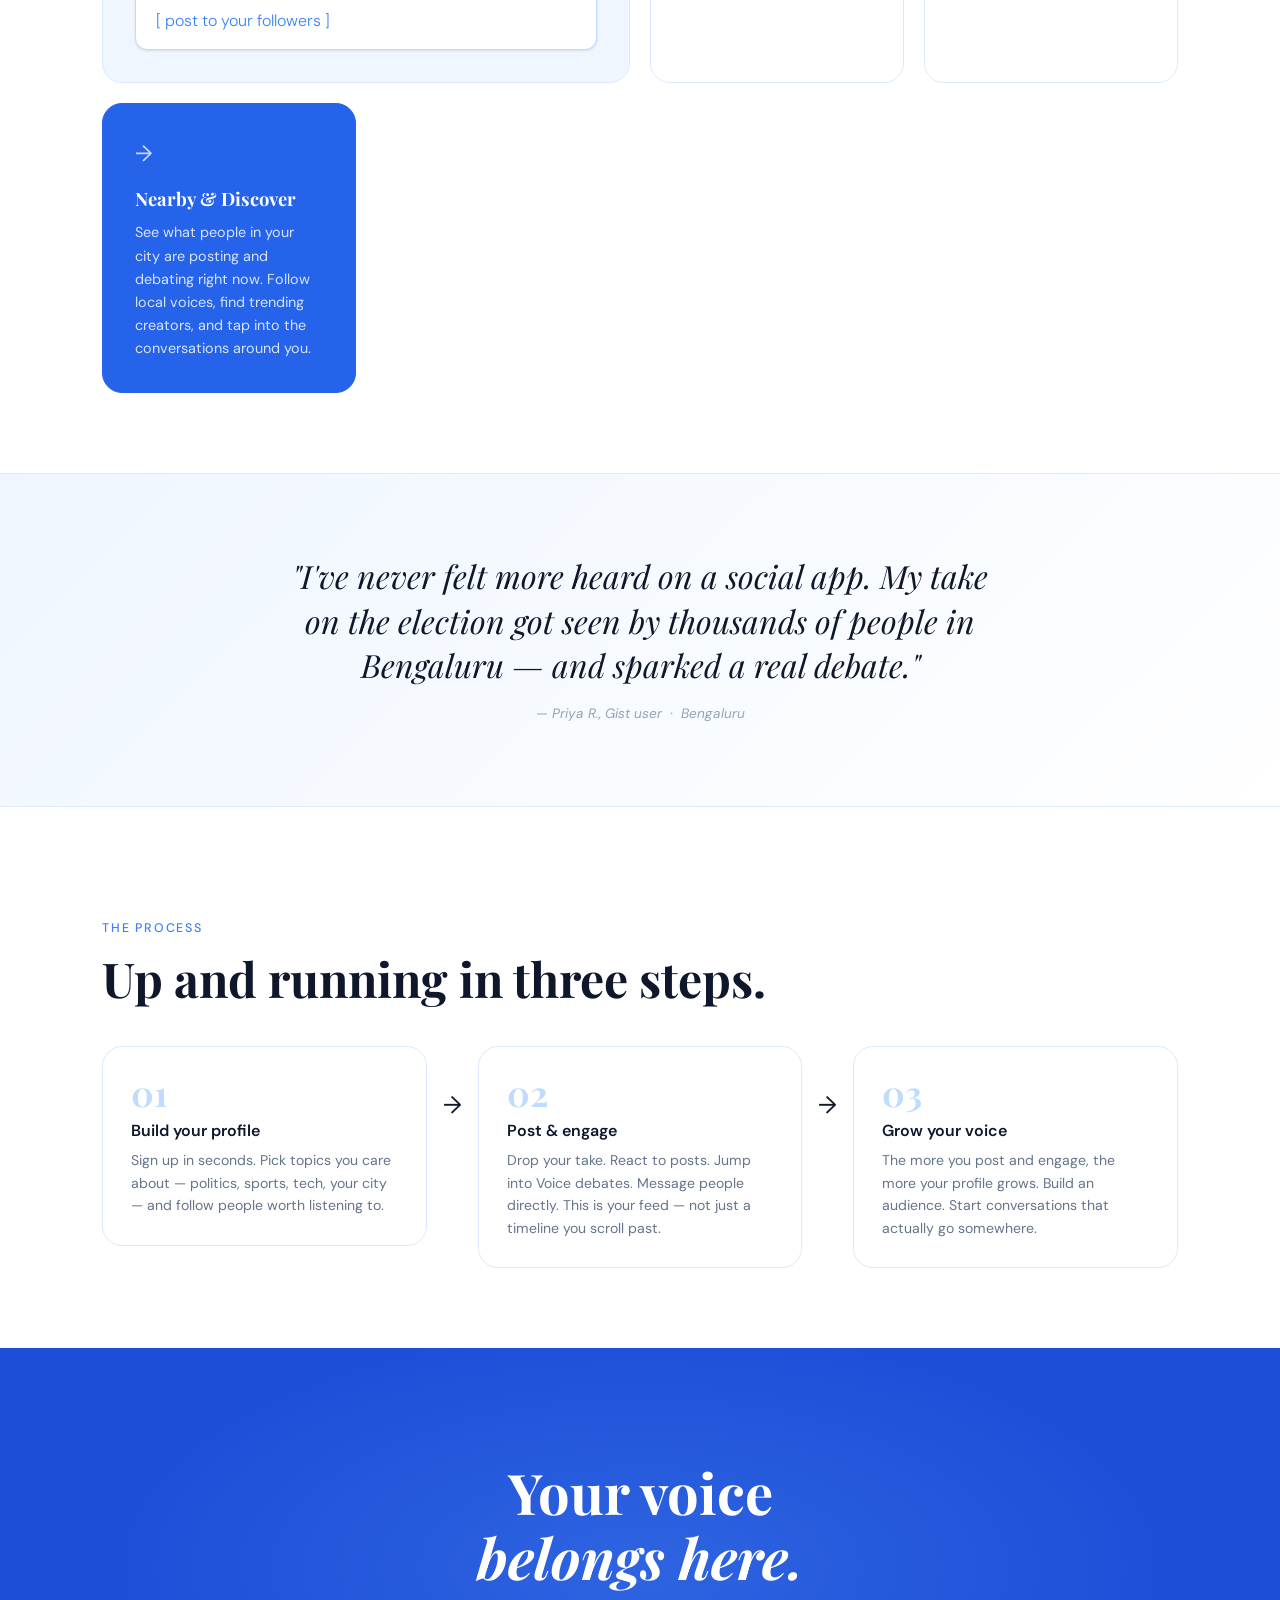
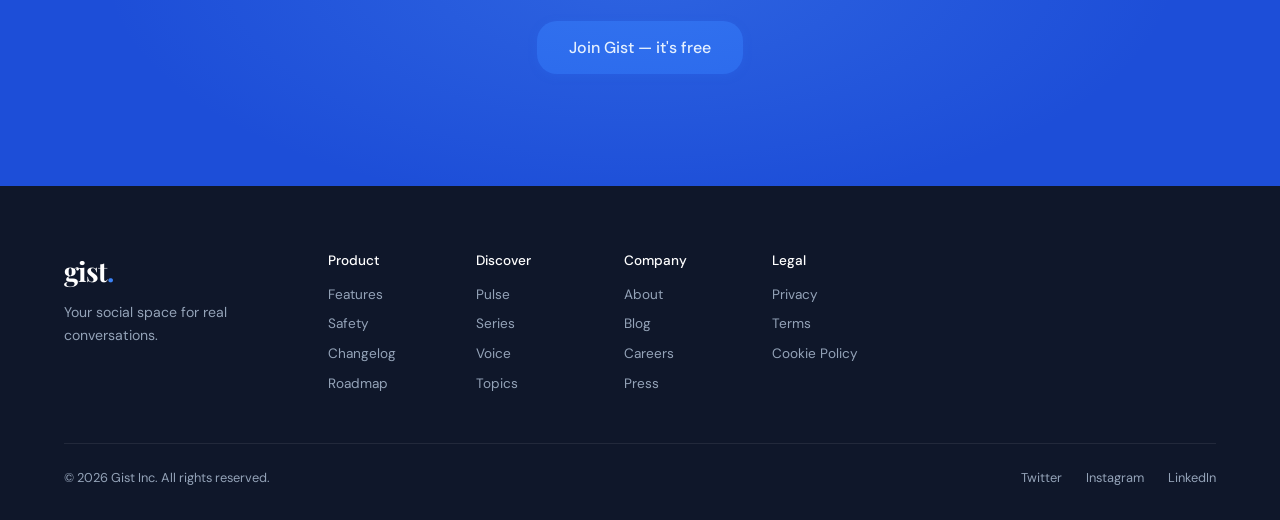
==== commit 433ea9da: "Point header CTAs to Play Store and redirect pricing Update nav and download CTAs across docs (about" ====
--- a/docs/index.html
+++ b/docs/index.html
@@ -21,8 +21,8 @@
       <li><a href="about.html">About</a></li>
     </ul>
     <div class="nav-cta">
-      <a href="#" class="btn-ghost">Log in</a>
-      <a href="#" class="btn-primary">Download</a>
+      <a href="https://play.google.com/store/apps/details?id=com.gist.app" target="_blank" rel="noopener" class="btn-ghost">Log in</a>
+      <a href="https://play.google.com/store/apps/details?id=com.gist.app" target="_blank" rel="noopener" class="btn-primary">Download</a>
     </div>
     <button class="hamburger" id="hamburger">&#9776;</button>
   </nav>
@@ -33,16 +33,16 @@
     <div class="hero-blob blob-1"></div>
     <div class="hero-blob blob-2"></div>
     <div class="hero-content">
-      <span class="hero-badge">✦ Now on Android &amp; iOS</span>
+      <span class="hero-badge">✦ Now on Android</span>
       <h1 class="hero-title">
         Express yourself.<br/><em>Be heard.</em>
       </h1>
       <p class="hero-sub">Gist is the social platform where you post your takes, debate anything, follow real people, and discover what's trending in your world — all in one place.</p>
       <div class="hero-actions">
-        <a href="#" class="btn-primary btn-lg">Download the App</a>
+        <a href="https://play.google.com/store/apps/details?id=com.gist.app" target="_blank" rel="noopener" class="btn-primary btn-lg">Download the App</a>
         <a href="#demo" class="btn-outline btn-lg">See how it works ↓</a>
       </div>
-      <p class="hero-note">Free to download &nbsp;·&nbsp; iOS &amp; Android &nbsp;·&nbsp; No credit card</p>
+      <p class="hero-note">Free to download &nbsp;·&nbsp; Android &nbsp;·&nbsp; No credit card</p>
     </div>
     <div class="hero-visual">
       <div class="card-mock">
@@ -163,7 +163,7 @@
   <section class="cta-banner">
     <div class="cta-glow"></div>
     <h2>Your voice<br/><em>belongs here.</em></h2>
-    <a href="#" class="btn-primary btn-lg">Join Gist — it's free</a>
+    <a href="https://play.google.com/store/apps/details?id=com.gist.app" target="_blank" rel="noopener" class="btn-primary btn-lg">Join Gist — it's free</a>
   </section>
 
   <!-- FOOTER -->
